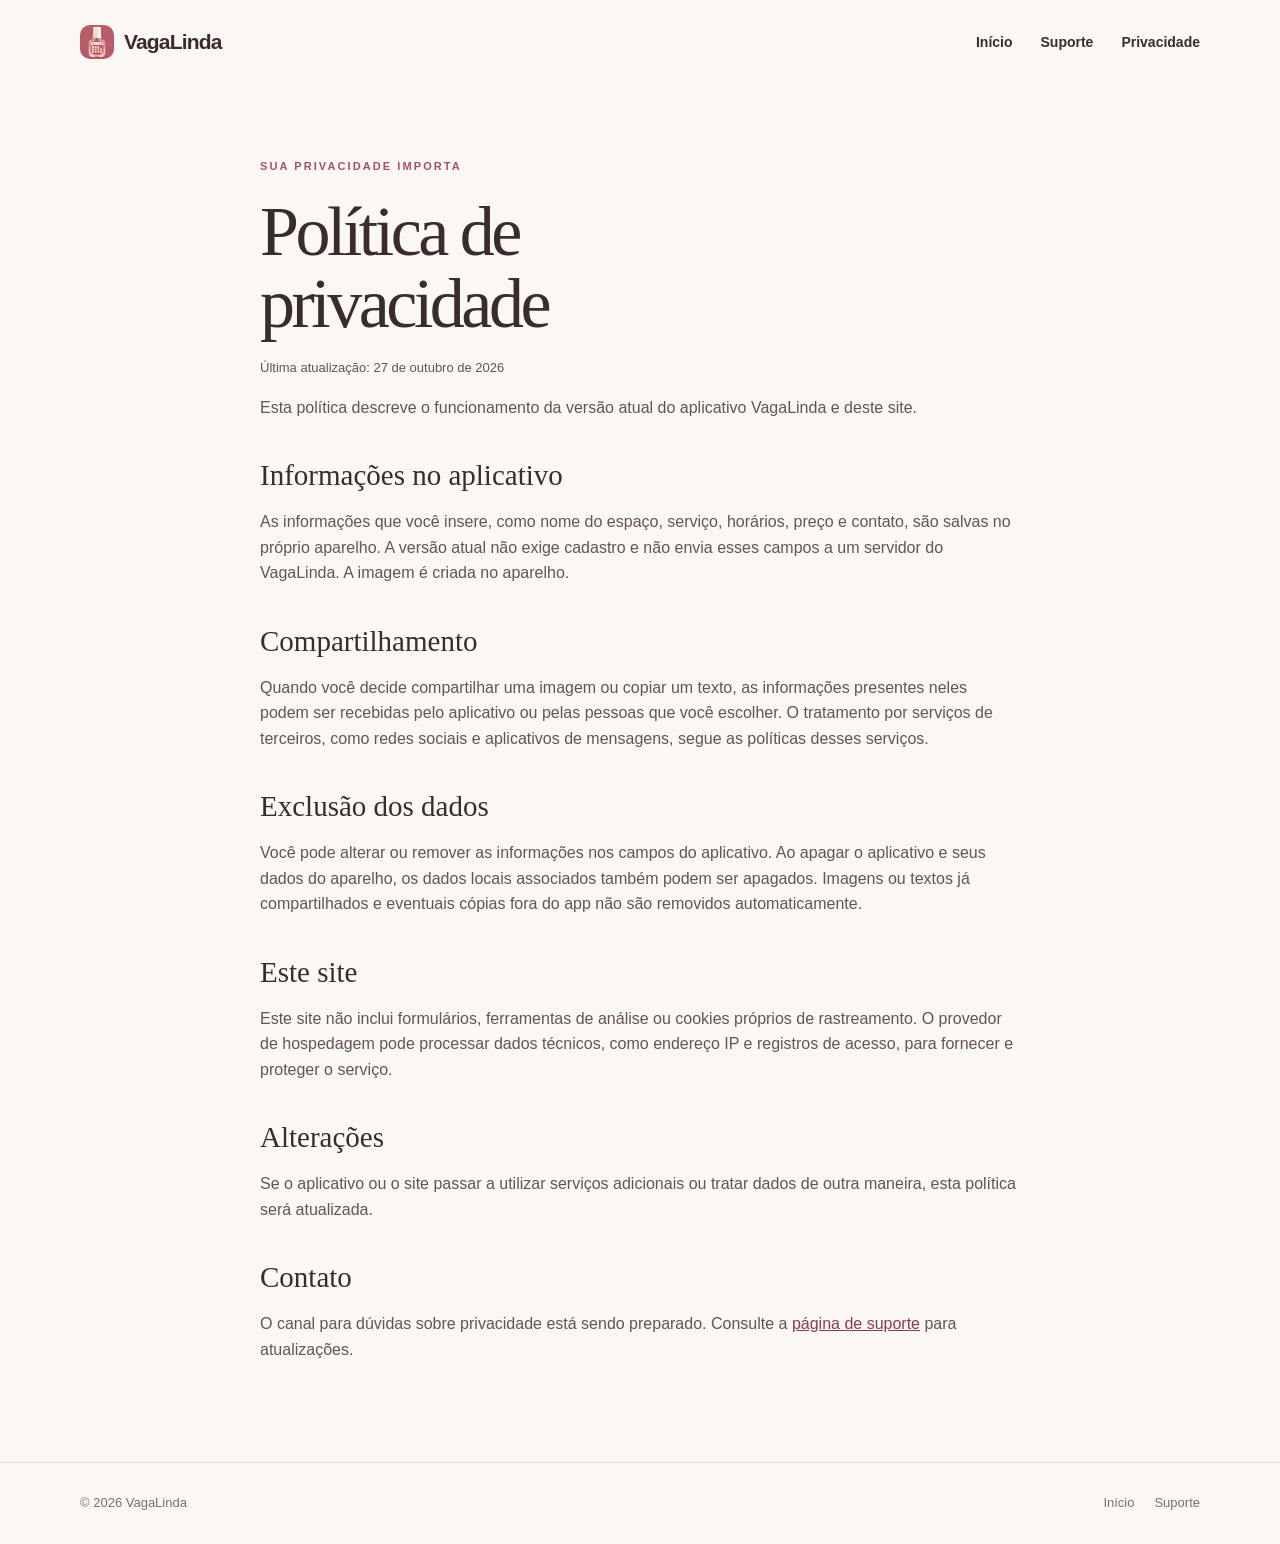
==== privacy.html @ 3770dba2 "Create VagaLinda website" ====
<!doctype html><html lang="pt-BR"><head><meta charset="utf-8"><meta name="viewport" content="width=device-width,initial-scale=1"><meta name="description" content="Como o VagaLinda trata as informações usadas no aplicativo."><title>Privacidade — VagaLinda</title><link rel="icon" href="assets/icon.png"><link rel="stylesheet" href="style.css"></head><body><header class="wrap site-header"><a class="brand" href="index.html"><img src="assets/icon.png" alt="">VagaLinda</a><nav class="nav" aria-label="Navegação principal"><a href="index.html">Início</a><a href="support.html">Suporte</a><a href="privacy.html" aria-current="page">Privacidade</a></nav></header><main class="wrap page"><span class="eyebrow">Sua privacidade importa</span><h1>Política de<br>privacidade</h1><p class="small">Última atualização: 27 de outubro de 2026</p><p>Esta política descreve o funcionamento da versão atual do aplicativo VagaLinda e deste site.</p><h2>Informações no aplicativo</h2><p>As informações que você insere, como nome do espaço, serviço, horários, preço e contato, são salvas no próprio aparelho. A versão atual não exige cadastro e não envia esses campos a um servidor do VagaLinda. A imagem é criada no aparelho.</p><h2>Compartilhamento</h2><p>Quando você decide compartilhar uma imagem ou copiar um texto, as informações presentes neles podem ser recebidas pelo aplicativo ou pelas pessoas que você escolher. O tratamento por serviços de terceiros, como redes sociais e aplicativos de mensagens, segue as políticas desses serviços.</p><h2>Exclusão dos dados</h2><p>Você pode alterar ou remover as informações nos campos do aplicativo. Ao apagar o aplicativo e seus dados do aparelho, os dados locais associados também podem ser apagados. Imagens ou textos já compartilhados e eventuais cópias fora do app não são removidos automaticamente.</p><h2>Este site</h2><p>Este site não inclui formulários, ferramentas de análise ou cookies próprios de rastreamento. O provedor de hospedagem pode processar dados técnicos, como endereço IP e registros de acesso, para fornecer e proteger o serviço.</p><h2>Alterações</h2><p>Se o aplicativo ou o site passar a utilizar serviços adicionais ou tratar dados de outra maneira, esta política será atualizada.</p><h2>Contato</h2><p>O canal para dúvidas sobre privacidade está sendo preparado. Consulte a <a href="support.html">página de suporte</a> para atualizações.</p></main><footer class="footer"><div class="wrap"><span>© 2026 VagaLinda</span><nav aria-label="Links do rodapé"><a href="index.html">Início</a><a href="support.html">Suporte</a></nav></div></footer></body></html>
---- style.css ----
:root{--ink:#392c2d;--muted:#7d6e6c;--rose:#a95162;--rose-dark:#873e4c;--cream:#fbf7f4;--blush:#f5e4e5;--line:#e8deda;--white:#fff;--serif:Georgia,'Times New Roman',serif}*{box-sizing:border-box}html{scroll-behavior:smooth}body{margin:0;background:var(--cream);color:var(--ink);font-family:-apple-system,BlinkMacSystemFont,'Segoe UI',sans-serif;line-height:1.6}a{color:inherit}a:focus-visible,button:focus-visible,summary:focus-visible{outline:3px solid #c97583;outline-offset:4px}.wrap{width:min(1120px,calc(100% - 48px));margin:auto}.site-header{height:84px;display:flex;align-items:center;justify-content:space-between;gap:20px}.brand{display:inline-flex;align-items:center;gap:10px;text-decoration:none;font-weight:750;letter-spacing:-.04em;font-size:21px}.brand img{width:34px;height:34px;border-radius:10px}.nav{display:flex;gap:28px;align-items:center;font-size:14px;font-weight:600}.nav a{text-decoration:none}.nav a:hover{color:var(--rose)}.hero{display:grid;grid-template-columns:1fr 1fr;gap:60px;align-items:center;padding:70px 0 98px}.eyebrow{color:var(--rose);font-size:11px;letter-spacing:.19em;text-transform:uppercase;font-weight:800}.hero h1,.page h1{font-family:var(--serif);font-weight:400;letter-spacing:-.05em;line-height:1.03}.hero h1{font-size:clamp(54px,6.5vw,88px);margin:22px 0}.hero h1 em{font-weight:400;color:var(--rose)}.lead{font-size:18px;color:var(--muted);max-width:480px;line-height:1.75}.button{display:inline-flex;align-items:center;justify-content:center;gap:10px;background:var(--rose);color:#fff;text-decoration:none;padding:15px 23px;border-radius:100px;font-weight:700;font-size:14px;margin-top:18px}.button:hover{background:var(--rose-dark)}.small{font-size:13px;color:var(--muted)}.visual{background:var(--blush);border-radius:180px 180px 26px 26px;position:relative;min-height:590px;display:flex;align-items:center;justify-content:center;overflow:hidden}.visual:before,.visual:after{content:'';border:1px solid #d5aeb3;position:absolute;border-radius:50%;width:380px;height:380px;opacity:.5}.visual:before{top:-220px;right:-170px}.visual:after{bottom:-230px;left:-190px}.phone{width:min(250px,60%);border:8px solid #342b2a;border-radius:35px;box-shadow:0 24px 50px #9e737b4a;z-index:1;overflow:hidden;line-height:0}.phone img{width:100%;display:block}.visual-label{position:absolute;right:25px;bottom:45px;z-index:2;background:#fff9f5;border-radius:50%;width:96px;height:96px;display:grid;place-items:center;text-align:center;font-family:var(--serif);font-size:15px;color:var(--rose);transform:rotate(10deg);box-shadow:0 8px 25px #a951621a}.strip{border-block:1px solid var(--line);padding:18px 0;color:var(--rose);font-size:11px;text-transform:uppercase;letter-spacing:.18em;font-weight:700}.strip .wrap{display:flex;justify-content:space-between;gap:12px;flex-wrap:wrap}.section{padding:100px 0}.section-head{max-width:660px}.section h2{font-family:var(--serif);font-size:clamp(38px,4vw,56px);font-weight:400;letter-spacing:-.035em;line-height:1.13;margin:15px 0 20px}.steps{display:grid;grid-template-columns:repeat(3,1fr);gap:30px;margin-top:55px}.step{border-top:1px solid #d3bbb8;padding-top:20px}.step .number{color:var(--rose);font-family:var(--serif);font-size:25px}.step h3{font-size:19px;margin:16px 0 8px}.step p{color:var(--muted);font-size:15px}.closing{background:#ead2d2;border-radius:26px;padding:60px;display:flex;align-items:center;justify-content:space-between;gap:30px}.closing h2{margin:8px 0}.footer{margin-top:100px;padding:30px 0;border-top:1px solid var(--line);color:var(--muted);font-size:13px}.footer .wrap{display:flex;align-items:center;justify-content:space-between;gap:20px;flex-wrap:wrap}.footer nav{display:flex;gap:20px}.footer a{text-decoration:none}.page{max-width:760px;padding:68px 0 0}.page h1{font-size:clamp(48px,6vw,70px);margin:18px 0}.page h2{font-family:var(--serif);font-size:29px;font-weight:400;line-height:1.2;margin:38px 0 12px}.page p,.page li{color:#625553}.page a{color:var(--rose-dark)}.notice{padding:20px 24px;background:#f5e7e5;border-radius:15px;margin:25px 0}.notice p{margin:5px 0}.faq details{border-bottom:1px solid var(--line);padding:18px 0}.faq summary{cursor:pointer;font-weight:700}.faq p{margin-bottom:0}@media(max-width:720px){.site-header{height:auto;min-height:75px;align-items:flex-start;padding:20px 0}.nav{gap:12px;flex-wrap:wrap;justify-content:flex-end;font-size:12px}.wrap{width:min(100% - 36px,1120px)}.hero{grid-template-columns:1fr;gap:35px;padding:45px 0 70px}.hero h1{font-size:54px}.visual{min-height:485px}.steps{grid-template-columns:1fr;gap:15px;margin-top:35px}.section{padding:70px 0}.closing{padding:35px;display:block}.footer{margin-top:70px}.page{padding-top:45px}}
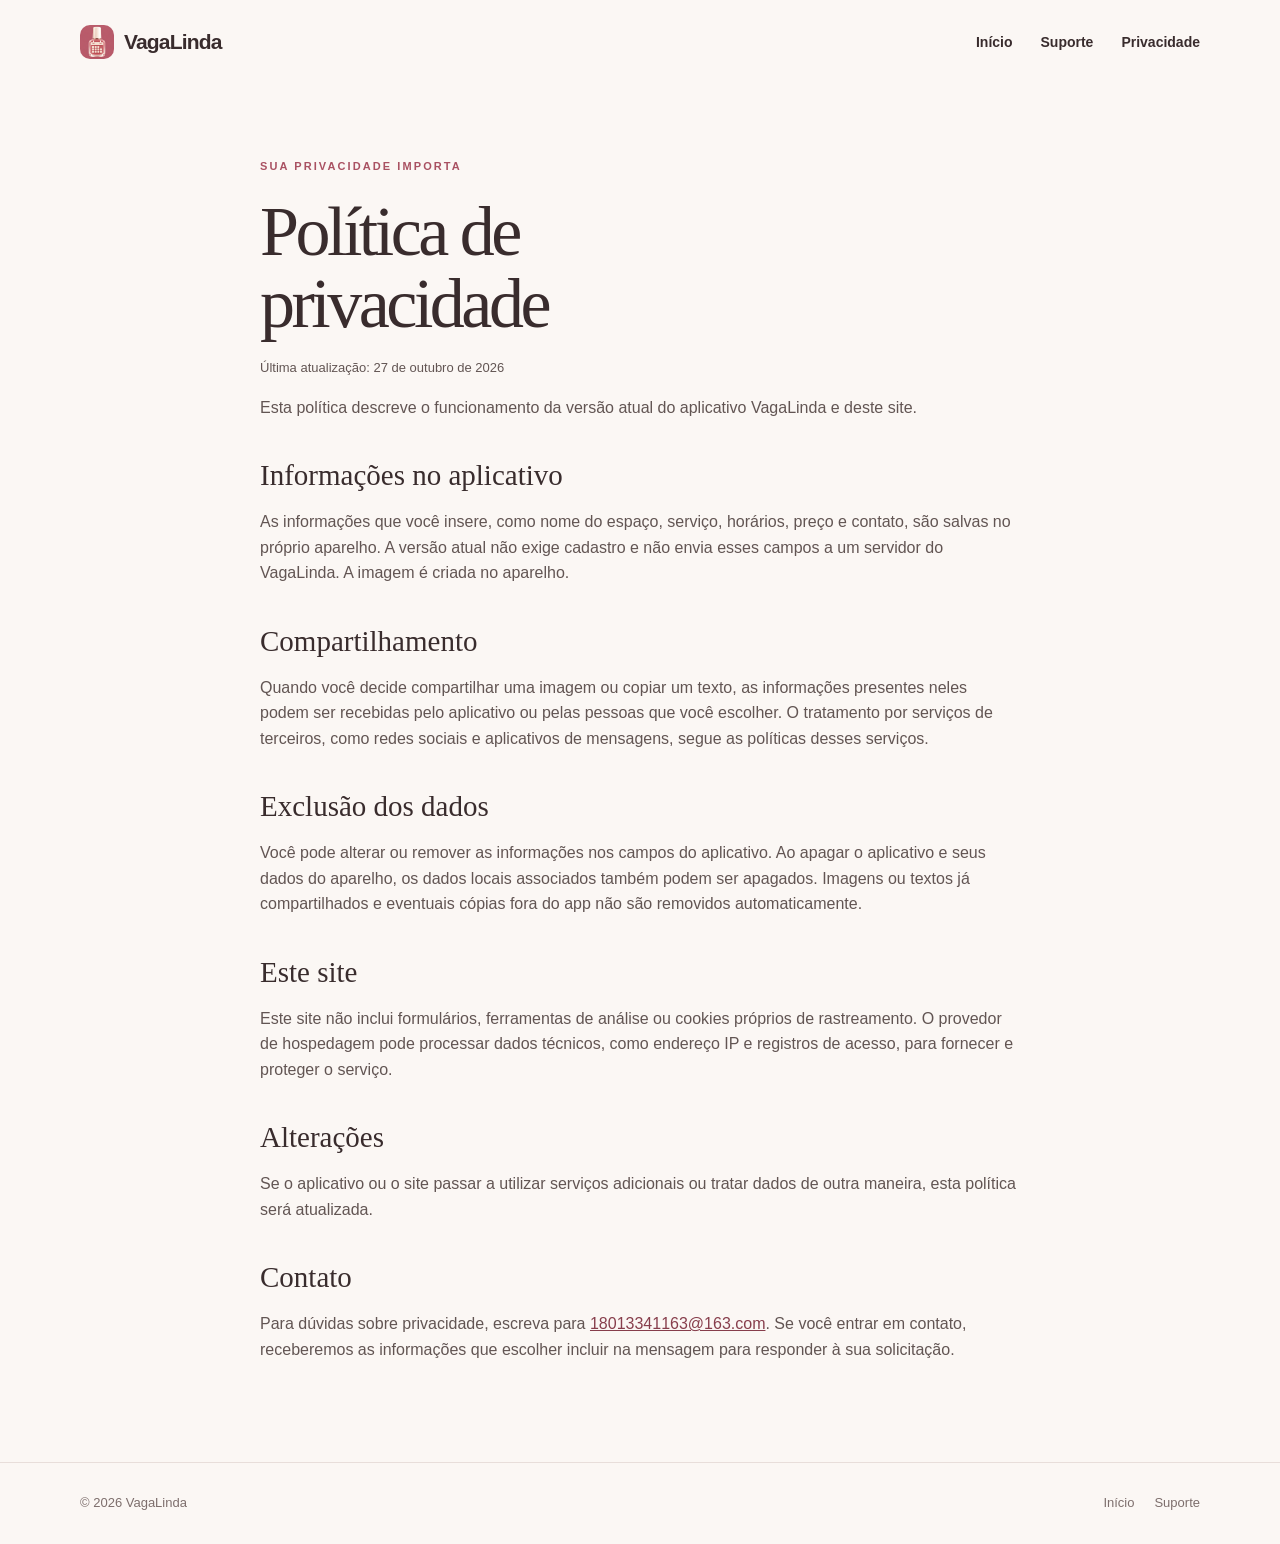
==== commit 129516d0: "Add support contact" ====
--- a/privacy.html
+++ b/privacy.html
@@ -1 +1 @@
-<!doctype html><html lang="pt-BR"><head><meta charset="utf-8"><meta name="viewport" content="width=device-width,initial-scale=1"><meta name="description" content="Como o VagaLinda trata as informações usadas no aplicativo."><title>Privacidade — VagaLinda</title><link rel="icon" href="assets/icon.png"><link rel="stylesheet" href="style.css"></head><body><header class="wrap site-header"><a class="brand" href="index.html"><img src="assets/icon.png" alt="">VagaLinda</a><nav class="nav" aria-label="Navegação principal"><a href="index.html">Início</a><a href="support.html">Suporte</a><a href="privacy.html" aria-current="page">Privacidade</a></nav></header><main class="wrap page"><span class="eyebrow">Sua privacidade importa</span><h1>Política de<br>privacidade</h1><p class="small">Última atualização: 27 de outubro de 2026</p><p>Esta política descreve o funcionamento da versão atual do aplicativo VagaLinda e deste site.</p><h2>Informações no aplicativo</h2><p>As informações que você insere, como nome do espaço, serviço, horários, preço e contato, são salvas no próprio aparelho. A versão atual não exige cadastro e não envia esses campos a um servidor do VagaLinda. A imagem é criada no aparelho.</p><h2>Compartilhamento</h2><p>Quando você decide compartilhar uma imagem ou copiar um texto, as informações presentes neles podem ser recebidas pelo aplicativo ou pelas pessoas que você escolher. O tratamento por serviços de terceiros, como redes sociais e aplicativos de mensagens, segue as políticas desses serviços.</p><h2>Exclusão dos dados</h2><p>Você pode alterar ou remover as informações nos campos do aplicativo. Ao apagar o aplicativo e seus dados do aparelho, os dados locais associados também podem ser apagados. Imagens ou textos já compartilhados e eventuais cópias fora do app não são removidos automaticamente.</p><h2>Este site</h2><p>Este site não inclui formulários, ferramentas de análise ou cookies próprios de rastreamento. O provedor de hospedagem pode processar dados técnicos, como endereço IP e registros de acesso, para fornecer e proteger o serviço.</p><h2>Alterações</h2><p>Se o aplicativo ou o site passar a utilizar serviços adicionais ou tratar dados de outra maneira, esta política será atualizada.</p><h2>Contato</h2><p>O canal para dúvidas sobre privacidade está sendo preparado. Consulte a <a href="support.html">página de suporte</a> para atualizações.</p></main><footer class="footer"><div class="wrap"><span>© 2026 VagaLinda</span><nav aria-label="Links do rodapé"><a href="index.html">Início</a><a href="support.html">Suporte</a></nav></div></footer></body></html>
+<!doctype html><html lang="pt-BR"><head><meta charset="utf-8"><meta name="viewport" content="width=device-width,initial-scale=1"><meta name="description" content="Como o VagaLinda trata as informações usadas no aplicativo."><title>Privacidade — VagaLinda</title><link rel="icon" href="assets/icon.png"><link rel="stylesheet" href="style.css"></head><body><header class="wrap site-header"><a class="brand" href="index.html"><img src="assets/icon.png" alt="">VagaLinda</a><nav class="nav" aria-label="Navegação principal"><a href="index.html">Início</a><a href="support.html">Suporte</a><a href="privacy.html" aria-current="page">Privacidade</a></nav></header><main class="wrap page"><span class="eyebrow">Sua privacidade importa</span><h1>Política de<br>privacidade</h1><p class="small">Última atualização: 27 de outubro de 2026</p><p>Esta política descreve o funcionamento da versão atual do aplicativo VagaLinda e deste site.</p><h2>Informações no aplicativo</h2><p>As informações que você insere, como nome do espaço, serviço, horários, preço e contato, são salvas no próprio aparelho. A versão atual não exige cadastro e não envia esses campos a um servidor do VagaLinda. A imagem é criada no aparelho.</p><h2>Compartilhamento</h2><p>Quando você decide compartilhar uma imagem ou copiar um texto, as informações presentes neles podem ser recebidas pelo aplicativo ou pelas pessoas que você escolher. O tratamento por serviços de terceiros, como redes sociais e aplicativos de mensagens, segue as políticas desses serviços.</p><h2>Exclusão dos dados</h2><p>Você pode alterar ou remover as informações nos campos do aplicativo. Ao apagar o aplicativo e seus dados do aparelho, os dados locais associados também podem ser apagados. Imagens ou textos já compartilhados e eventuais cópias fora do app não são removidos automaticamente.</p><h2>Este site</h2><p>Este site não inclui formulários, ferramentas de análise ou cookies próprios de rastreamento. O provedor de hospedagem pode processar dados técnicos, como endereço IP e registros de acesso, para fornecer e proteger o serviço.</p><h2>Alterações</h2><p>Se o aplicativo ou o site passar a utilizar serviços adicionais ou tratar dados de outra maneira, esta política será atualizada.</p><h2>Contato</h2><p>Para dúvidas sobre privacidade, escreva para <a href="mailto:18013341163@163.com?subject=Privacidade%20VagaLinda">18013341163@163.com</a>. Se você entrar em contato, receberemos as informações que escolher incluir na mensagem para responder à sua solicitação.</p></main><footer class="footer"><div class="wrap"><span>© 2026 VagaLinda</span><nav aria-label="Links do rodapé"><a href="index.html">Início</a><a href="support.html">Suporte</a></nav></div></footer></body></html>
